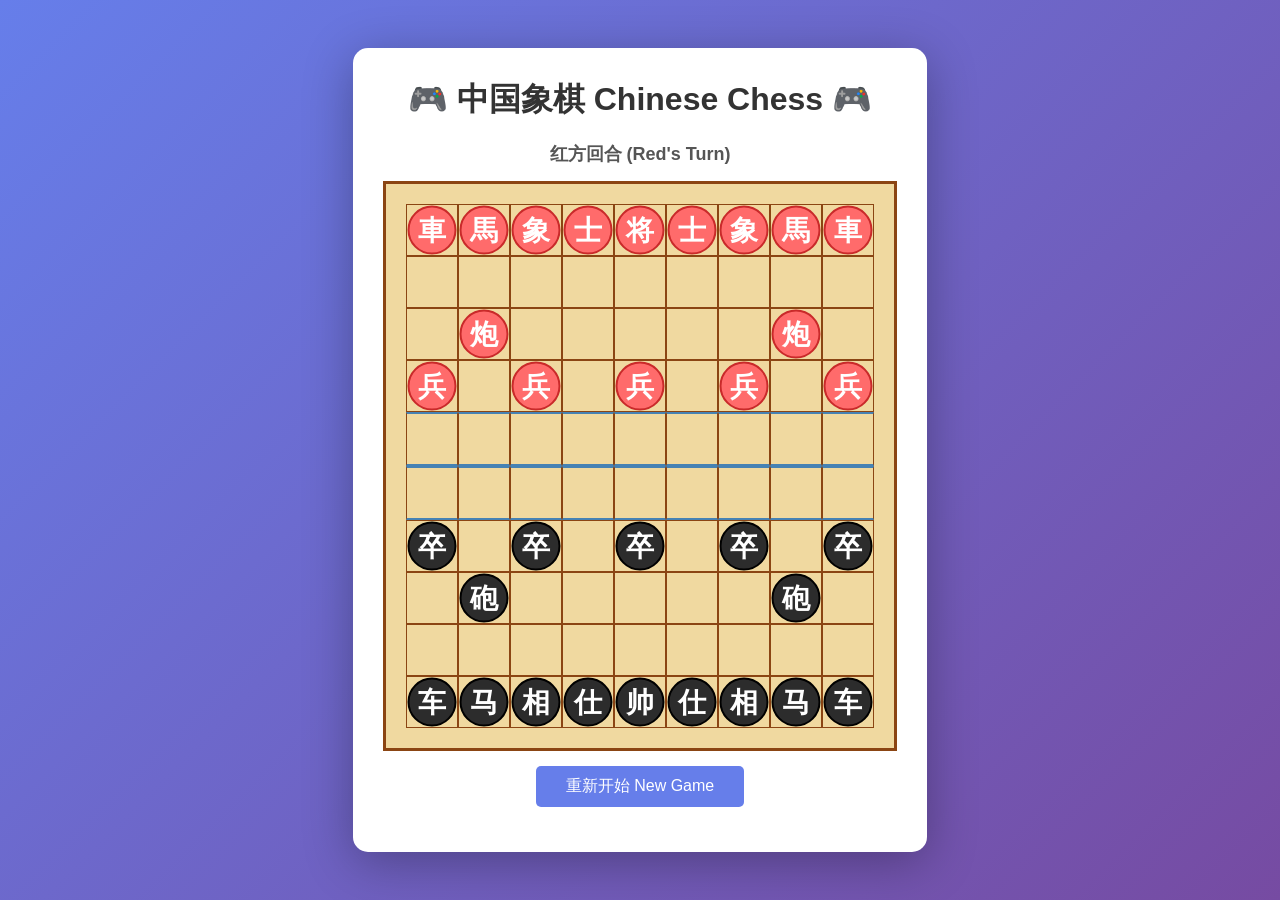
==== chinese_chess.html @ af590966 "Add files via upload" ====
<!DOCTYPE html>
<html lang="zh">
<head>
    <meta charset="UTF-8">
    <meta name="viewport" content="width=device-width, initial-scale=1.0">
    <title>中国象棋 - Chinese Chess</title>
    <style>
        body {
            font-family: Arial, sans-serif;
            display: flex;
            justify-content: center;
            align-items: center;
            min-height: 100vh;
            margin: 0;
            background: linear-gradient(135deg, #667eea 0%, #764ba2 100%);
        }

        .game-container {
            background: white;
            padding: 30px;
            border-radius: 15px;
            box-shadow: 0 10px 50px rgba(0,0,0,0.3);
        }

        h1 {
            text-align: center;
            color: #333;
            margin: 0 0 20px 0;
        }

        .info {
            text-align: center;
            margin-bottom: 15px;
            font-size: 18px;
            font-weight: bold;
            color: #555;
        }

        #board {
            background: #f0d9a0;
            border: 3px solid #8b4513;
            padding: 20px;
            display: inline-block;
        }

        .row {
            display: flex;
        }

        .cell {
            width: 50px;
            height: 50px;
            border: 1px solid #8b4513;
            position: relative;
            cursor: pointer;
            background: #f0d9a0;
        }

        .cell:hover {
            background: #e6d199;
        }

        .cell.selected {
            background: #ffd700 !important;
        }

        .cell.valid-move {
            background: #90ee90 !important;
        }

        .piece {
            position: absolute;
            width: 45px;
            height: 45px;
            border-radius: 50%;
            display: flex;
            justify-content: center;
            align-items: center;
            font-size: 28px;
            font-weight: bold;
            top: 50%;
            left: 50%;
            transform: translate(-50%, -50%);
            cursor: pointer;
            border: 2px solid;
        }

        .piece.red {
            background: #ff6b6b;
            color: white;
            border-color: #c92a2a;
        }

        .piece.black {
            background: #2c2c2c;
            color: white;
            border-color: #000;
        }

        .river {
            border-top: 2px solid #4682b4;
            border-bottom: 2px solid #4682b4;
        }

        button {
            display: block;
            margin: 15px auto;
            padding: 10px 30px;
            font-size: 16px;
            background: #667eea;
            color: white;
            border: none;
            border-radius: 5px;
            cursor: pointer;
            transition: background 0.3s;
        }

        button:hover {
            background: #5568d3;
        }
    </style>
</head>
<body>
    <div class="game-container">
        <h1>🎮 中国象棋 Chinese Chess 🎮</h1>
        <div class="info">
            <span id="turn">红方回合 (Red's Turn)</span>
        </div>
        <div id="board"></div>
        <button onclick="resetGame()">重新开始 New Game</button>
    </div>

    <script>
        // Initial board setup
        const initialBoard = [
            ['r車', 'r馬', 'r象', 'r士', 'r将', 'r士', 'r象', 'r馬', 'r車'],
            ['', '', '', '', '', '', '', '', ''],
            ['', 'r炮', '', '', '', '', '', 'r炮', ''],
            ['r兵', '', 'r兵', '', 'r兵', '', 'r兵', '', 'r兵'],
            ['', '', '', '', '', '', '', '', ''],
            ['', '', '', '', '', '', '', '', ''],
            ['b卒', '', 'b卒', '', 'b卒', '', 'b卒', '', 'b卒'],
            ['', 'b砲', '', '', '', '', '', 'b砲', ''],
            ['', '', '', '', '', '', '', '', ''],
            ['b车', 'b马', 'b相', 'b仕', 'b帅', 'b仕', 'b相', 'b马', 'b车']
        ];

        let board = JSON.parse(JSON.stringify(initialBoard));
        let currentPlayer = 'r'; // 'r' for red, 'b' for black
        let selectedCell = null;
        let validMoves = [];

        const pieceNames = {
            '車': '車', '车': '车', '馬': '馬', '马': '马',
            '象': '象', '相': '相', '士': '士', '仕': '仕',
            '将': '将', '帅': '帅', '炮': '炮', '砲': '砲',
            '兵': '兵', '卒': '卒'
        };

        function createBoard() {
            const boardElement = document.getElementById('board');
            boardElement.innerHTML = '';

            for (let row = 0; row < 10; row++) {
                const rowElement = document.createElement('div');
                rowElement.className = 'row';

                for (let col = 0; col < 9; col++) {
                    const cell = document.createElement('div');
                    cell.className = 'cell';
                    cell.dataset.row = row;
                    cell.dataset.col = col;

                    if (row === 4 || row === 5) {
                        cell.classList.add('river');
                    }

                    const piece = board[row][col];
                    if (piece) {
                        const pieceElement = document.createElement('div');
                        pieceElement.className = 'piece ' + (piece[0] === 'r' ? 'red' : 'black');
                        pieceElement.textContent = piece.substring(1);
                        cell.appendChild(pieceElement);
                    }

                    cell.addEventListener('click', () => handleCellClick(row, col));
                    rowElement.appendChild(cell);
                }

                boardElement.appendChild(rowElement);
            }
        }

        function handleCellClick(row, col) {
            const piece = board[row][col];

            // If a piece is already selected
            if (selectedCell) {
                // Check if this is a valid move
                if (validMoves.some(m => m.row === row && m.col === col)) {
                    // Make the move
                    movePiece(selectedCell.row, selectedCell.col, row, col);
                    clearSelection();

                    // Switch player and let computer play
                    if (currentPlayer === 'b') {
                        setTimeout(computerMove, 500);
                    }
                } else {
                    // Select new piece if it belongs to current player
                    clearSelection();
                    if (piece && piece[0] === currentPlayer) {
                        selectPiece(row, col);
                    }
                }
            } else {
                // Select piece if it belongs to current player
                if (piece && piece[0] === currentPlayer) {
                    selectPiece(row, col);
                }
            }
        }

        function selectPiece(row, col) {
            selectedCell = { row, col };
            validMoves = getValidMoves(row, col);

            // Highlight selected cell and valid moves
            const cells = document.querySelectorAll('.cell');
            cells.forEach(cell => {
                const cellRow = parseInt(cell.dataset.row);
                const cellCol = parseInt(cell.dataset.col);

                if (cellRow === row && cellCol === col) {
                    cell.classList.add('selected');
                } else if (validMoves.some(m => m.row === cellRow && m.col === cellCol)) {
                    cell.classList.add('valid-move');
                }
            });
        }

        function clearSelection() {
            selectedCell = null;
            validMoves = [];
            document.querySelectorAll('.cell').forEach(cell => {
                cell.classList.remove('selected', 'valid-move');
            });
        }

        function movePiece(fromRow, fromCol, toRow, toCol) {
            board[toRow][toCol] = board[fromRow][fromCol];
            board[fromRow][fromCol] = '';
            currentPlayer = currentPlayer === 'r' ? 'b' : 'r';
            updateTurnDisplay();
            createBoard();

            // Check for game over
            checkGameOver();
        }

        function getValidMoves(row, col) {
            const piece = board[row][col];
            if (!piece) return [];

            const pieceType = piece.substring(1);
            const color = piece[0];
            const moves = [];

            switch (pieceType) {
                case '車':
                case '车':
                    // Rook moves (horizontal and vertical)
                    for (let direction of [[0, 1], [0, -1], [1, 0], [-1, 0]]) {
                        let newRow = row + direction[0];
                        let newCol = col + direction[1];
                        while (newRow >= 0 && newRow < 10 && newCol >= 0 && newCol < 9) {
                            if (!board[newRow][newCol]) {
                                moves.push({ row: newRow, col: newCol });
                            } else {
                                if (board[newRow][newCol][0] !== color) {
                                    moves.push({ row: newRow, col: newCol });
                                }
                                break;
                            }
                            newRow += direction[0];
                            newCol += direction[1];
                        }
                    }
                    break;

                case '馬':
                case '马':
                    // Horse moves
                    const horseMoves = [
                        [2, 1, 1, 0], [2, -1, 1, 0], [-2, 1, -1, 0], [-2, -1, -1, 0],
                        [1, 2, 0, 1], [-1, 2, 0, 1], [1, -2, 0, -1], [-1, -2, 0, -1]
                    ];
                    for (let [dr, dc, blockR, blockC] of horseMoves) {
                        const newRow = row + dr;
                        const newCol = col + dc;
                        const blockRow = row + blockR;
                        const blockCol = col + blockC;

                        if (newRow >= 0 && newRow < 10 && newCol >= 0 && newCol < 9 &&
                            !board[blockRow][blockCol]) {
                            if (!board[newRow][newCol] || board[newRow][newCol][0] !== color) {
                                moves.push({ row: newRow, col: newCol });
                            }
                        }
                    }
                    break;

                case '象':
                case '相':
                    // Elephant moves (stays on own side)
                    const maxRow = color === 'r' ? 4 : 10;
                    const minRow = color === 'r' ? 0 : 5;
                    const elephantMoves = [[2, 2], [2, -2], [-2, 2], [-2, -2]];
                    for (let [dr, dc] of elephantMoves) {
                        const newRow = row + dr;
                        const newCol = col + dc;
                        const blockRow = row + dr / 2;
                        const blockCol = col + dc / 2;

                        if (newRow >= minRow && newRow < maxRow && newCol >= 0 && newCol < 9 &&
                            !board[blockRow][blockCol]) {
                            if (!board[newRow][newCol] || board[newRow][newCol][0] !== color) {
                                moves.push({ row: newRow, col: newCol });
                            }
                        }
                    }
                    break;

                case '士':
                case '仕':
                    // Advisor moves (within palace)
                    const palaceRows = color === 'r' ? [0, 1, 2] : [7, 8, 9];
                    const palaceCols = [3, 4, 5];
                    const advisorMoves = [[1, 1], [1, -1], [-1, 1], [-1, -1]];
                    for (let [dr, dc] of advisorMoves) {
                        const newRow = row + dr;
                        const newCol = col + dc;

                        if (palaceRows.includes(newRow) && palaceCols.includes(newCol)) {
                            if (!board[newRow][newCol] || board[newRow][newCol][0] !== color) {
                                moves.push({ row: newRow, col: newCol });
                            }
                        }
                    }
                    break;

                case '将':
                case '帅':
                    // General moves (within palace)
                    const genPalaceRows = color === 'r' ? [0, 1, 2] : [7, 8, 9];
                    const genPalaceCols = [3, 4, 5];
                    const generalMoves = [[0, 1], [0, -1], [1, 0], [-1, 0]];
                    for (let [dr, dc] of generalMoves) {
                        const newRow = row + dr;
                        const newCol = col + dc;

                        if (genPalaceRows.includes(newRow) && genPalaceCols.includes(newCol)) {
                            if (!board[newRow][newCol] || board[newRow][newCol][0] !== color) {
                                moves.push({ row: newRow, col: newCol });
                            }
                        }
                    }
                    break;

                case '炮':
                case '砲':
                    // Cannon moves
                    for (let direction of [[0, 1], [0, -1], [1, 0], [-1, 0]]) {
                        let newRow = row + direction[0];
                        let newCol = col + direction[1];
                        let jumped = false;

                        while (newRow >= 0 && newRow < 10 && newCol >= 0 && newCol < 9) {
                            if (!board[newRow][newCol]) {
                                if (!jumped) {
                                    moves.push({ row: newRow, col: newCol });
                                }
                            } else {
                                if (!jumped) {
                                    jumped = true;
                                } else {
                                    if (board[newRow][newCol][0] !== color) {
                                        moves.push({ row: newRow, col: newCol });
                                    }
                                    break;
                                }
                            }
                            newRow += direction[0];
                            newCol += direction[1];
                        }
                    }
                    break;

                case '兵':
                case '卒':
                    // Soldier moves
                    const forward = color === 'r' ? 1 : -1;
                    const crossedRiver = color === 'r' ? row > 4 : row < 5;

                    // Forward move
                    if (row + forward >= 0 && row + forward < 10) {
                        if (!board[row + forward][col] || board[row + forward][col][0] !== color) {
                            moves.push({ row: row + forward, col });
                        }
                    }

                    // Horizontal moves (only after crossing river)
                    if (crossedRiver) {
                        if (col > 0 && (!board[row][col - 1] || board[row][col - 1][0] !== color)) {
                            moves.push({ row, col: col - 1 });
                        }
                        if (col < 8 && (!board[row][col + 1] || board[row][col + 1][0] !== color)) {
                            moves.push({ row, col: col + 1 });
                        }
                    }
                    break;
            }

            return moves;
        }

        function computerMove() {
            // Simple AI: find all possible moves and choose randomly
            const allMoves = [];

            for (let row = 0; row < 10; row++) {
                for (let col = 0; col < 9; col++) {
                    const piece = board[row][col];
                    if (piece && piece[0] === 'b') {
                        const moves = getValidMoves(row, col);
                        moves.forEach(move => {
                            allMoves.push({ fromRow: row, fromCol: col, toRow: move.row, toCol: move.col });
                        });
                    }
                }
            }

            if (allMoves.length > 0) {
                const move = allMoves[Math.floor(Math.random() * allMoves.length)];
                movePiece(move.fromRow, move.fromCol, move.toRow, move.toCol);
            }
        }

        function checkGameOver() {
            let redGeneral = false;
            let blackGeneral = false;

            for (let row = 0; row < 10; row++) {
                for (let col = 0; col < 9; col++) {
                    const piece = board[row][col];
                    if (piece === 'r将' || piece === 'r帅') redGeneral = true;
                    if (piece === 'b将' || piece === 'b帅') blackGeneral = true;
                }
            }

            if (!redGeneral) {
                alert('黑方胜利！Black wins!');
                resetGame();
            } else if (!blackGeneral) {
                alert('红方胜利！Red wins!');
                resetGame();
            }
        }

        function updateTurnDisplay() {
            const turnElement = document.getElementById('turn');
            turnElement.textContent = currentPlayer === 'r' ? '红方回合 (Red\'s Turn)' : '黑方回合 (Black\'s Turn)';
        }

        function resetGame() {
            board = JSON.parse(JSON.stringify(initialBoard));
            currentPlayer = 'r';
            selectedCell = null;
            validMoves = [];
            updateTurnDisplay();
            createBoard();
        }

        // Initialize the game
        createBoard();
    </script>
</body>
</html>
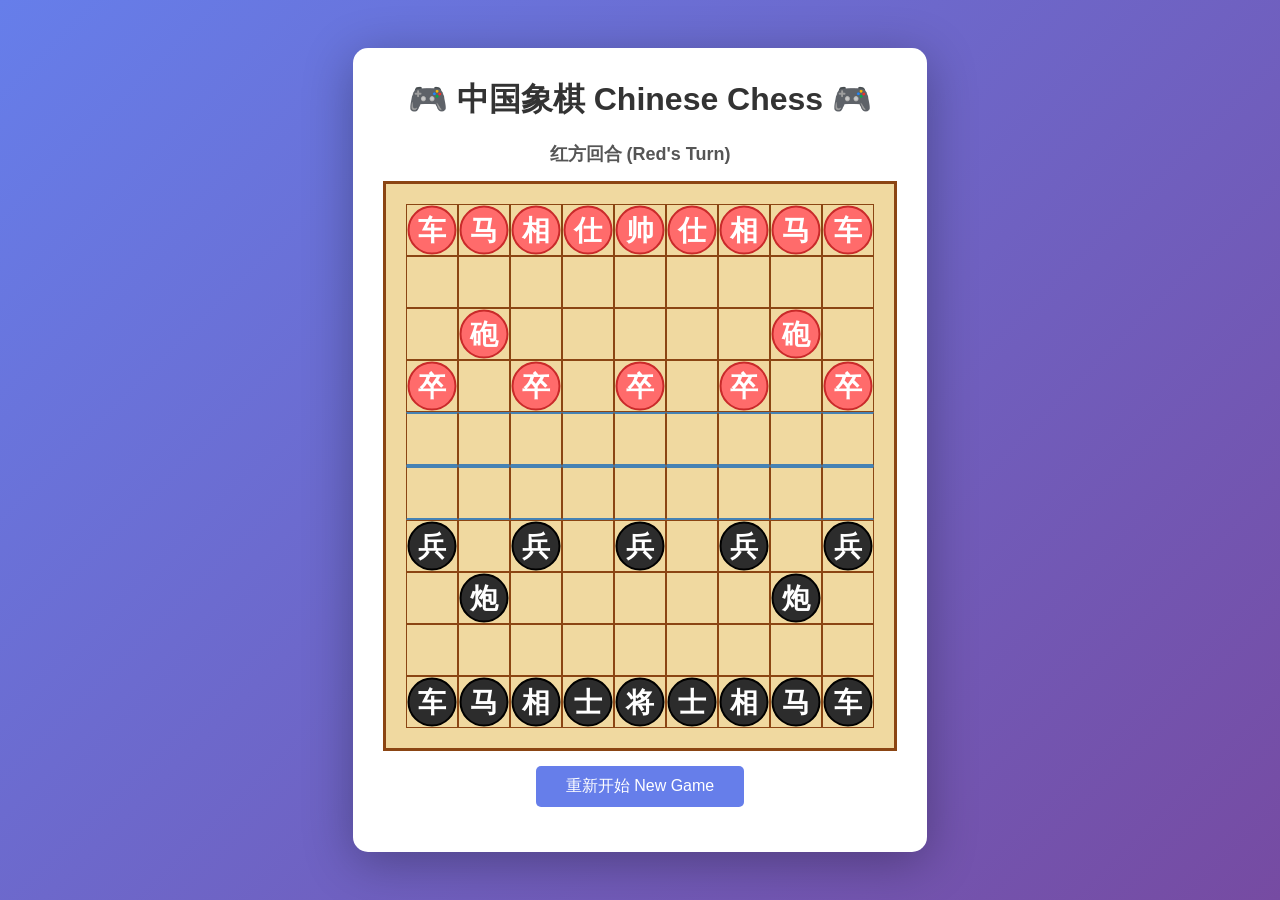
==== commit 284f3e47: "Fix board orientation and movement rules (red bottom)" ====
--- a/chinese_chess.html
+++ b/chinese_chess.html
@@ -131,18 +131,18 @@
     </div>
 
     <script>
-        // Initial board setup
+        // Initial board setup (Option 1): Red starts at the bottom and moves up.
         const initialBoard = [
-            ['r車', 'r馬', 'r象', 'r士', 'r将', 'r士', 'r象', 'r馬', 'r車'],
+            ['r车', 'r马', 'r相', 'r仕', 'r帅', 'r仕', 'r相', 'r马', 'r车'],
             ['', '', '', '', '', '', '', '', ''],
-            ['', 'r炮', '', '', '', '', '', 'r炮', ''],
-            ['r兵', '', 'r兵', '', 'r兵', '', 'r兵', '', 'r兵'],
+            ['', 'r砲', '', '', '', '', '', 'r砲', ''],
+            ['r卒', '', 'r卒', '', 'r卒', '', 'r卒', '', 'r卒'],
             ['', '', '', '', '', '', '', '', ''],
             ['', '', '', '', '', '', '', '', ''],
-            ['b卒', '', 'b卒', '', 'b卒', '', 'b卒', '', 'b卒'],
-            ['', 'b砲', '', '', '', '', '', 'b砲', ''],
+            ['b兵', '', 'b兵', '', 'b兵', '', 'b兵', '', 'b兵'],
+            ['', 'b炮', '', '', '', '', '', 'b炮', ''],
             ['', '', '', '', '', '', '', '', ''],
-            ['b车', 'b马', 'b相', 'b仕', 'b帅', 'b仕', 'b相', 'b马', 'b车']
+            ['b车', 'b马', 'b相', 'b士', 'b将', 'b士', 'b相', 'b马', 'b车']
         ];
 
         let board = JSON.parse(JSON.stringify(initialBoard));
@@ -151,8 +151,8 @@
         let validMoves = [];
 
         const pieceNames = {
-            '車': '車', '车': '车', '馬': '馬', '马': '马',
-            '象': '象', '相': '相', '士': '士', '仕': '仕',
+            '车': '车', '车': '车', '马': '马', '马': '马',
+            '相': '相', '相': '相', '士': '士', '士': '士',
             '将': '将', '帅': '帅', '炮': '炮', '砲': '砲',
             '兵': '兵', '卒': '卒'
         };
@@ -180,6 +180,8 @@
                         const pieceElement = document.createElement('div');
                         pieceElement.className = 'piece ' + (piece[0] === 'r' ? 'red' : 'black');
                         pieceElement.textContent = piece.substring(1);
+                        // Ensure clicks always go to the cell handler
+                        pieceElement.style.pointerEvents = 'none';
                         cell.appendChild(pieceElement);
                     }
 
@@ -267,7 +269,7 @@
             const moves = [];
 
             switch (pieceType) {
-                case '車':
+                case '车':
                 case '车':
                     // Rook moves (horizontal and vertical)
                     for (let direction of [[0, 1], [0, -1], [1, 0], [-1, 0]]) {
@@ -288,7 +290,7 @@
                     }
                     break;
 
-                case '馬':
+                case '马':
                 case '马':
                     // Horse moves
                     const horseMoves = [
@@ -310,11 +312,12 @@
                     }
                     break;
 
+                case '相':
                 case '象':
-                case '相':
                     // Elephant moves (stays on own side)
-                    const maxRow = color === 'r' ? 4 : 10;
-                    const minRow = color === 'r' ? 0 : 5;
+                    // Red is at bottom (rows 5-9), Black is at top (rows 0-4)
+                    const minRow = color === 'r' ? 5 : 0;
+                    const maxRow = color === 'r' ? 10 : 5;
                     const elephantMoves = [[2, 2], [2, -2], [-2, 2], [-2, -2]];
                     for (let [dr, dc] of elephantMoves) {
                         const newRow = row + dr;
@@ -334,7 +337,7 @@
                 case '士':
                 case '仕':
                     // Advisor moves (within palace)
-                    const palaceRows = color === 'r' ? [0, 1, 2] : [7, 8, 9];
+                    const palaceRows = color === 'r' ? [7, 8, 9] : [0, 1, 2];
                     const palaceCols = [3, 4, 5];
                     const advisorMoves = [[1, 1], [1, -1], [-1, 1], [-1, -1]];
                     for (let [dr, dc] of advisorMoves) {
@@ -352,7 +355,7 @@
                 case '将':
                 case '帅':
                     // General moves (within palace)
-                    const genPalaceRows = color === 'r' ? [0, 1, 2] : [7, 8, 9];
+                    const genPalaceRows = color === 'r' ? [7, 8, 9] : [0, 1, 2];
                     const genPalaceCols = [3, 4, 5];
                     const generalMoves = [[0, 1], [0, -1], [1, 0], [-1, 0]];
                     for (let [dr, dc] of generalMoves) {
@@ -399,8 +402,10 @@
                 case '兵':
                 case '卒':
                     // Soldier moves
-                    const forward = color === 'r' ? 1 : -1;
-                    const crossedRiver = color === 'r' ? row > 4 : row < 5;
+                    // Red moves up (toward row 0), Black moves down (toward row 9)
+                    const forward = color === 'r' ? -1 : 1;
+                    // Crossed the river once Red is on rows 0-4, Black is on rows 5-9
+                    const crossedRiver = color === 'r' ? row < 5 : row > 4;
 
                     // Forward move
                     if (row + forward >= 0 && row + forward < 10) {
